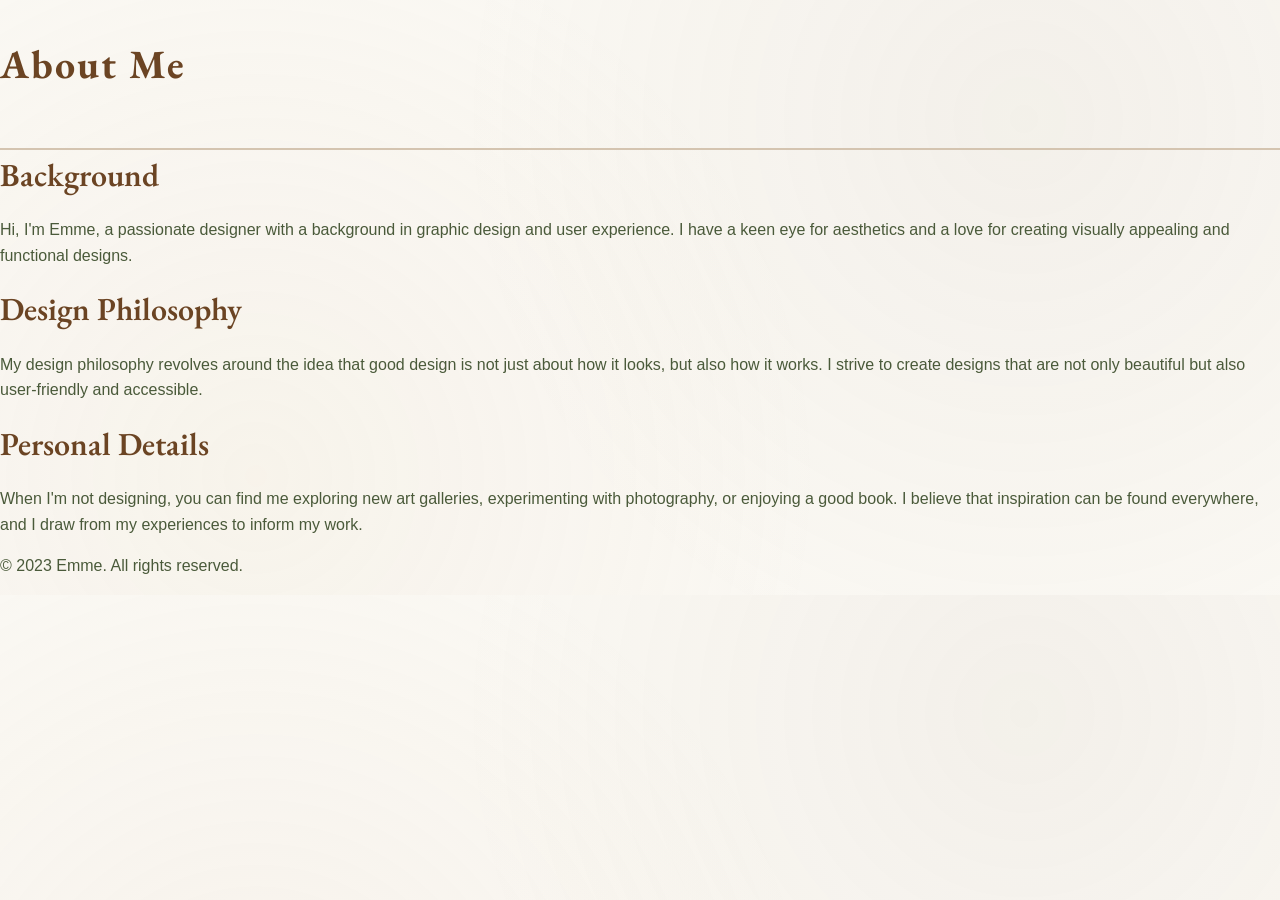
==== about.html @ 27a03e3b "Initial commit of Emme's portfolio website, including HTML, CSS, and JavaScript files, along with RE" ====
<!DOCTYPE html>
<html lang="en">
<head>
    <meta charset="UTF-8">
    <meta name="viewport" content="width=device-width, initial-scale=1.0">
    <title>About Emme</title>
    <link rel="stylesheet" href="css/reset.css">
    <link rel="stylesheet" href="css/typography.css">
    <link rel="stylesheet" href="css/layout.css">
    <link rel="stylesheet" href="css/styles.css">
</head>
<body>
    <header>
        <h1>About Me</h1>
    </header>
    <main>
        <section>
            <h2>Background</h2>
            <p>Hi, I'm Emme, a passionate designer with a background in graphic design and user experience. I have a keen eye for aesthetics and a love for creating visually appealing and functional designs.</p>
        </section>
        <section>
            <h2>Design Philosophy</h2>
            <p>My design philosophy revolves around the idea that good design is not just about how it looks, but also how it works. I strive to create designs that are not only beautiful but also user-friendly and accessible.</p>
        </section>
        <section>
            <h2>Personal Details</h2>
            <p>When I'm not designing, you can find me exploring new art galleries, experimenting with photography, or enjoying a good book. I believe that inspiration can be found everywhere, and I draw from my experiences to inform my work.</p>
        </section>
    </main>
    <footer>
        <p>© 2023 Emme. All rights reserved.</p>
    </footer>
    <script src="js/main.js"></script>
</body>
</html>
---- css/typography.css ----
@import url('https://fonts.googleapis.com/css2?family=EB+Garamond:wght@400;600;700&display=swap');

body {
    font-family: 'EB Garamond', serif;
    line-height: 1.8;
    color: #4a5a3a;
    background-color: #faf8f3;
}

h1, h2, h3, h4, h5, h6 {
    font-family: 'EB Garamond', serif;
    margin: 0;
    padding: 0;
    color: #6b4423;
}

h1 {
    font-size: 2.5em;
    margin-bottom: 0.5em;
    font-weight: 700;
    letter-spacing: 0.05em;
}

h2 {
    font-size: 2em;
    margin-bottom: 0.5em;
    font-weight: 600;
}

h3 {
    font-size: 1.75em;
    margin-bottom: 0.5em;
    font-weight: 600;
}

p {
    font-size: 1em;
    margin-bottom: 1em;
}

a {
    color: #8b6f47;
    text-decoration: none;
    transition: color 0.3s ease;
}

a:hover {
    color: #c9a876;
    text-decoration: underline;
}

ul {
    list-style-type: none;
    padding: 0;
}

li {
    margin-bottom: 0.5em;
}
---- css/layout.css ----
html
/* Layout styles for Emme's portfolio website */

body {
    margin: 0;
    font-family: 'Arial', sans-serif;
    line-height: 1.6;
}

.container {
    width: 90%;
    max-width: 1200px;
    margin: 0 auto;
}

.header, .footer {
    background-color: #f8f8f8;
    padding: 20px 0;
    text-align: center;
}

.header h1 {
    font-size: 2.5em;
    margin: 0;
}

.nav {
    display: flex;
    justify-content: center;
    list-style: none;
    padding: 0;
}

.nav li {
    margin: 0 15px;
}

.nav a {
    text-decoration: none;
    color: #333;
    font-weight: bold;
}

.main-content {
    display: flex;
    flex-direction: column;
    align-items: center;
    padding: 20px 0;
}

.portfolio-item {
    margin: 20px 0;
    text-align: center;
}

.portfolio-item img {
    max-width: 100%;
    height: auto;
}

.contact-form {
    display: flex;
    flex-direction: column;
    max-width: 400px;
    margin: 20px auto;
}

.contact-form input, .contact-form textarea {
    margin: 10px 0;
    padding: 10px;
    border: 1px solid #ccc;
    border-radius: 5px;
}

.contact-form button {
    padding: 10px;
    background-color: #333;
    color: #fff;
    border: none;
    border-radius: 5px;
    cursor: pointer;
}

.contact-form button:hover {
    background-color: #555;
}

@media (min-width: 768px) {
    .main-content {
        flex-direction: row;
        flex-wrap: wrap;
        justify-content: space-between;
    }

    .portfolio-item {
        width: calc(33.333% - 40px);
        margin: 20px;
    }
}
---- css/styles.css ----
body {
    background-color: #faf8f3;
    background-image: 
        radial-gradient(circle at 20% 80%, rgba(226, 198, 163, 0.1) 0%, transparent 50%),
        radial-gradient(circle at 80% 20%, rgba(168, 149, 123, 0.08) 0%, transparent 50%);
}

header {
    border-bottom: 2px solid #d4c4b0;
    padding: 2em 0;
}

nav a {
    margin-right: 2em;
    font-size: 1.1em;
}

.garden-accent {
    color: #9b7653;
    font-style: italic;
}
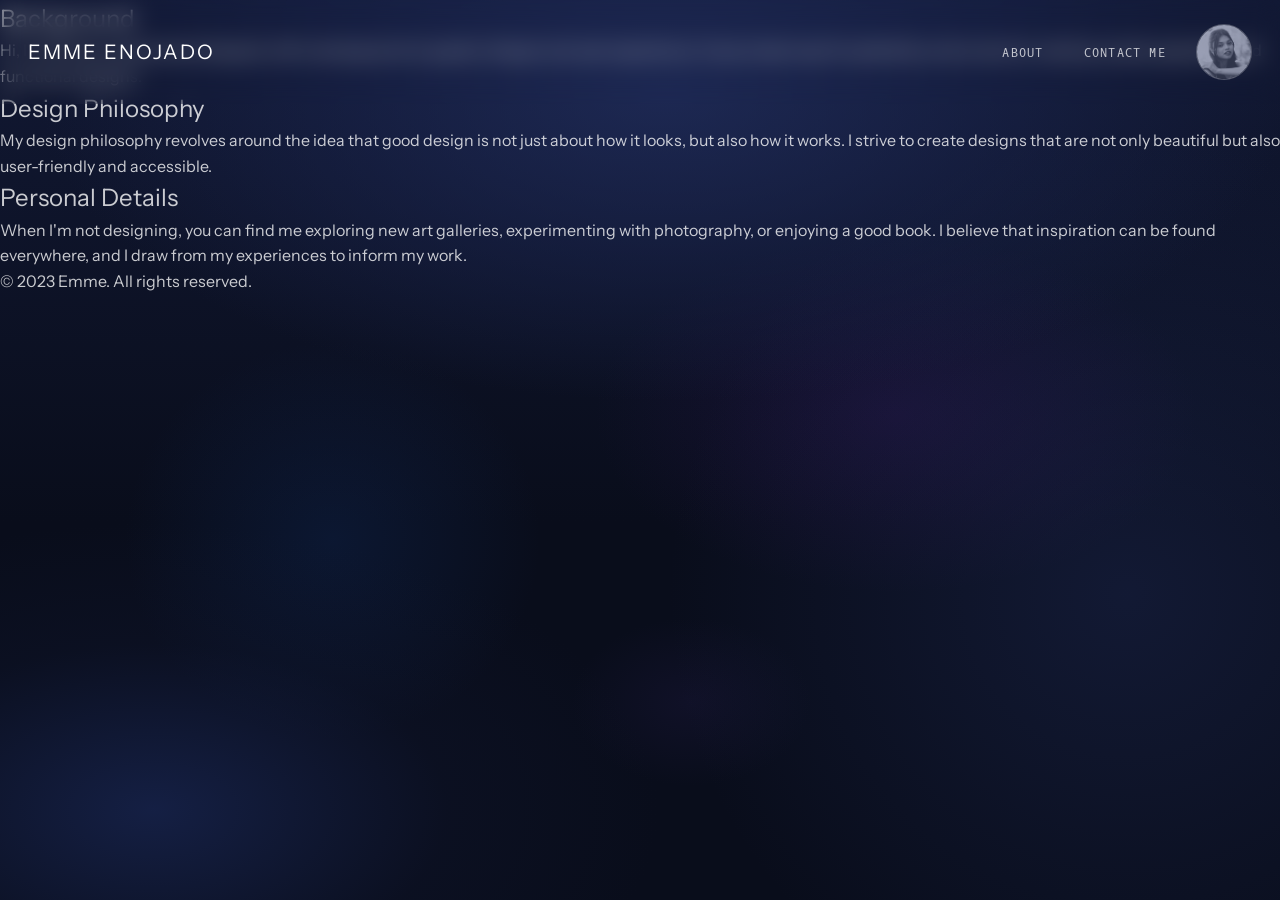
==== commit f4c7bcdf: "Added layered radial gradients and a film-grain noise overlay for a galaxy-like background depth. In" ====
--- a/about.html
+++ b/about.html
@@ -11,7 +11,16 @@
 </head>
 <body>
     <header>
-        <h1>About Me</h1>
+      <h1><a href="index.html">Emme Enojado</a></h1>
+      <div class="header-right">
+        <nav aria-label="Main navigation">
+          <ul>
+            <li><a href="about.html">About</a></li>
+            <li><a href="mailto:emme.enojado@slalom.com">Contact Me</a></li>
+          </ul>
+        </nav>
+        <img src="assets/profile.jpg" alt="Emme Enojado" class="profile-pic" />
+      </div>
     </header>
     <main>
         <section>
--- a/css/typography.css
+++ b/css/typography.css
@@ -1,59 +1,105 @@
-@import url('https://fonts.googleapis.com/css2?family=EB+Garamond:wght@400;600;700&display=swap');
+@import url('https://fonts.googleapis.com/css2?family=Instrument+Sans:wght@400;500&family=Oxygen+Mono&display=swap');
+
+:root {
+  --font-main: "Instrument Sans", sans-serif;
+  --font-accent: "Oxygen Mono", monospace;
+}
 
 body {
-    font-family: 'EB Garamond', serif;
-    line-height: 1.8;
-    color: #4a5a3a;
-    background-color: #faf8f3;
+  font-family: var(--font-main);
+  font-size: 16px;
+  line-height: 1.8;
 }
 
-h1, h2, h3, h4, h5, h6 {
-    font-family: 'EB Garamond', serif;
-    margin: 0;
-    padding: 0;
-    color: #6b4423;
-}
-
-h1 {
-    font-size: 2.5em;
-    margin-bottom: 0.5em;
-    font-weight: 700;
-    letter-spacing: 0.05em;
-}
-
-h2 {
-    font-size: 2em;
-    margin-bottom: 0.5em;
-    font-weight: 600;
-}
-
-h3 {
-    font-size: 1.75em;
-    margin-bottom: 0.5em;
-    font-weight: 600;
+h1,
+h2,
+h3,
+h4,
+h5,
+h6 {
+  font-family: var(--font-main);
+  font-weight: 400;
+  margin: 0;
 }
 
 p {
-    font-size: 1em;
-    margin-bottom: 1em;
+  font-family: var(--font-main);
+  margin: 0 0 1em;
 }
 
 a {
-    color: #8b6f47;
-    text-decoration: none;
-    transition: color 0.3s ease;
+  font-family: var(--font-main);
+  text-decoration: none;
+  transition: color 0.3s ease;
 }
 
-a:hover {
-    color: #c9a876;
-    text-decoration: underline;
+header h1,
+.node-label-title,
+.node-card .name,
+.node-card .desc,
+.modal-title,
+.modal-desc,
+.modal-tag {
+  font-family: var(--font-main);
+  font-weight: 400;
 }
 
-ul {
-    list-style-type: none;
-    padding: 0;
+.nav,
+.node-label-tags,
+.node-card .tag-pill,
+.modal-tag,
+.weather-title {
+  font-family: var(--font-accent);
+  text-transform: uppercase;
 }
 
-li {
-    margin-bottom: 0.5em;
+.node-label-title {
+  font-size: 16px;
+  line-height: 1.2;
+}
+
+.node-label-tags {
+  font-size: 12px;
+  line-height: 1.2;
+  letter-spacing: 0.08em;
+}
+
+.node-card .name {
+  font-size: 24px;
+  line-height: 1.2;
+}
+
+.node-card .desc {
+  font-size: 16px;
+  line-height: 1.2;
+}
+
+.node-card .tag-pill {
+  font-size: 12px;
+  line-height: 1;
+  letter-spacing: 0.18em;
+}
+
+.modal-title {
+  font-size: 24px;
+  line-height: 1.2;
+}
+
+.modal-desc {
+  font-size: 16px;
+  line-height: 1.2;
+}
+
+.modal-tag {
+  font-size: 12px;
+  line-height: 1;
+  letter-spacing: 0.18em;
+}
+
+/* prevent global <p> margin from adding extra gaps inside cards */
+.node-card .name,
+.node-card .desc,
+.node-card .tag-pill,
+.modal-tag {
+  margin: 0;
 }
--- a/css/layout.css
+++ b/css/layout.css
@@ -1,4 +1,3 @@
-html
 /* Layout styles for Emme's portfolio website */
 
 body {
@@ -56,6 +55,58 @@
 .portfolio-item img {
     max-width: 100%;
     height: auto;
+}
+
+.portfolio-item .cap {
+    position: absolute;
+    inset: 0;
+    display: flex;
+    flex-direction: column;
+    justify-content: flex-end;
+    padding: 24px;
+    box-sizing: border-box;
+    color: #fff;
+    text-align: left;
+    background: linear-gradient(to top, rgba(0, 0, 0, 0.78), transparent 65%);
+    opacity: 0;
+    transform: translateY(4px);
+    pointer-events: none;
+    transition: opacity 0.25s ease, transform 0.25s ease;
+}
+
+.portfolio-item .bn,
+.portfolio-item .bi {
+    opacity: 0;
+    transition: opacity 0.25s ease;
+    transition-delay: 0.15s;
+}
+
+.portfolio-item .bn {
+    font-size: 1.25rem;
+    font-weight: 700;
+}
+
+.portfolio-item .bi {
+    margin-top: 4px;
+    font-size: 0.9rem;
+}
+
+.portfolio-item:hover .cap,
+.portfolio-item:focus-within .cap {
+    opacity: 1;
+    transform: translateY(0);
+}
+
+.portfolio-item:hover .bn,
+.portfolio-item:hover .bi,
+.portfolio-item:focus-within .bn,
+.portfolio-item:focus-within .bi {
+    opacity: 1;
+}
+
+.portfolio-item:hover img,
+.portfolio-item:focus-within img {
+    transform: scale(1.04);
 }
 
 .contact-form {
@@ -96,4 +147,270 @@
         width: calc(33.333% - 40px);
         margin: 20px;
     }
+}
+
+/* Top header layout */
+header,
+.header {
+    display: flex;
+    align-items: center;
+    justify-content: space-between;
+    padding: 20px 5%;
+}
+
+/* Push nav to top-right */
+header nav,
+.header nav {
+    margin-left: auto;
+}
+
+/* Horizontal nav links with 16px spacing */
+header nav ul,
+.header nav ul,
+.nav {
+    display: flex;
+    justify-content: flex-end;
+    align-items: center;
+    gap: 16px;
+    list-style: none;
+    margin: 0;
+    padding: 0;
+}
+
+header nav li,
+.header nav li,
+.nav li {
+    margin: 0; /* override old 15px margin */
+}
+
+/* Header/nav layout: top row, nav pushed to top-right */
+header,
+.header {
+  display: flex;
+  align-items: flex-start;
+  justify-content: space-between;
+  width: 100%;
+  padding: 16px 24px;
+}
+
+/* Put nav on the right */
+header nav,
+.header nav {
+  margin-left: auto;
+}
+
+/* Horizontal links with exactly 16px spacing */
+header nav ul,
+.header nav ul {
+  display: flex;
+  flex-direction: row;
+  gap: 16px;
+  list-style: none;
+  margin: 0;
+  padding: 0;
+}
+
+header nav li,
+.header nav li {
+  margin: 0;
+}
+
+/* Page layout */
+html,
+body {
+  margin: 0;
+  padding: 0;
+}
+
+body {
+  min-height: 100vh;
+  overflow: hidden;
+}
+
+header {
+  position: fixed;
+  top: 0;
+  left: 0;
+  right: 0;
+  z-index: 20;
+  display: flex;
+  align-items: center;
+  justify-content: space-between;
+  padding: 24px 28px;
+}
+
+header nav ul {
+  margin: 0;
+  padding: 0;
+  list-style: none;
+  display: flex;
+  gap: 16px;
+}
+
+main#projectCanvas {
+  position: relative;
+  width: 100vw;
+  height: 100vh;
+  padding-top: 74px;
+  isolation: isolate;
+}
+
+/* Node positioning */
+.node {
+  position: absolute;
+  left: var(--x);
+  top: var(--y);
+  transform: translate(-50%, -50%);
+  z-index: 2;
+}
+
+.node-label {
+  position: absolute;
+  left: 50%;
+  bottom: 24px;
+  transform: translateX(-50%);
+  text-align: center;
+  pointer-events: none;
+  white-space: nowrap;
+  z-index: 1;
+  opacity: 1;
+  transition: opacity 220ms ease, transform 220ms ease;
+}
+
+.node-btn {
+  position: relative;
+  width: 16px;
+  height: 16px;
+  border-radius: 999px;
+  cursor: pointer;
+  transition: transform 180ms ease, box-shadow 180ms ease;
+}
+
+.node-card {
+  position: absolute;
+  left: 50%;
+  bottom: calc(100% + 8px);
+  transform: translateX(-50%) translateY(8px);
+  width: 500px;
+  height: 400px;
+  overflow: hidden;
+  opacity: 0;
+  pointer-events: none;
+  transition: opacity 220ms ease, transform 220ms ease;
+  white-space: normal;
+}
+
+.node:hover .node-card,
+.node:focus-within .node-card {
+  opacity: 1;
+  transform: translateX(-50%) translateY(0);
+}
+
+.node:hover .node-label,
+.node:focus-within .node-label {
+  opacity: 0;
+  transform: translateX(-50%) translateY(-6px);
+}
+
+/* Card internals */
+.node-card-media {
+  width: 100%;
+  height: 269px;
+}
+
+.node-card-content {
+  padding: 24px;          /* main inner padding */
+}
+
+.node-card-header {
+  display: flex;
+  align-items: center;
+  justify-content: space-between;
+  gap: 12px;              /* space between title and tag */
+  margin-bottom: 16px;    /* space above description */
+}
+
+.weather-card {
+  position: fixed;
+  right: 16px;
+  bottom: 16px;
+  z-index: 25;
+  width: 180px;
+  padding: 12px;
+}
+
+#weatherStatus {
+  margin: 0;
+}
+
+.modal {
+  position: fixed;
+  inset: 0;
+  z-index: 30;
+  display: grid;
+  place-items: center;
+  opacity: 0;
+  pointer-events: none;
+  transition: opacity 180ms ease;
+}
+
+.modal.open {
+  opacity: 1;
+  pointer-events: auto;
+}
+
+.modal-panel {
+  width: min(560px, calc(100vw - 28px));
+  padding: 24px; /* match node-card content padding */
+}
+
+.modal-top {
+  display: flex;
+  justify-content: space-between;
+  align-items: flex-start;
+  gap: 12px;
+  margin-bottom: 16px; /* title/tag block to description gap */
+}
+
+/* make modal title + tag sit on one line like node-card header */
+.modal-top > div {
+  display: flex;
+  align-items: center;
+  gap: 12px; /* space between title and tag */
+}
+
+/* Portfolio caption overlay */
+.portfolio-item {
+  position: relative;
+  overflow: hidden;
+}
+
+.portfolio-item img {
+  display: block;
+  width: 100%;
+  transition: transform 0.5s cubic-bezier(.16, 1, .3, 1);
+}
+
+.connection-layer {
+  position: absolute;
+  inset: 0;
+  z-index: 1;
+  width: 100%;
+  height: 100%;
+  overflow: visible;
+  pointer-events: none;
+}
+
+.connection-line {
+  fill: none;
+  stroke: currentColor;
+  stroke-width: 1.5;
+  stroke-dasharray: 4 4;
+  animation: connection-dash-flow 1s linear infinite;
+}
+
+@keyframes connection-dash-flow {
+  to {
+    stroke-dashoffset: -8;
+  }
 }
--- a/css/styles.css
+++ b/css/styles.css
@@ -1,21 +1,577 @@
+@import url("layout.css");
+
+/* =========================
+   Reset
+========================= */
+* {
+  margin: 0;
+  padding: 0;
+  box-sizing: border-box;
+}
+
+html,
 body {
-    background-color: #faf8f3;
-    background-image: 
-        radial-gradient(circle at 20% 80%, rgba(226, 198, 163, 0.1) 0%, transparent 50%),
-        radial-gradient(circle at 80% 20%, rgba(168, 149, 123, 0.08) 0%, transparent 50%);
-}
-
+  margin: 0;
+  padding: 0;
+}
+
+img,
+video {
+  display: block;
+  max-width: 100%;
+}
+
+/* =========================
+   Theme + Typography
+========================= */
+:root {
+  --bg-1: #121935; /* lighter midnight navy */
+  --bg-2: #090d1b; /* dark midnight navy */
+  --bg-3: #090d1b; /* dark midnight navy */
+  --line: rgba(255, 255, 255, 0.18);
+  --mist: rgba(255, 255, 255, 0.78);
+  --card: rgba(255, 255, 255, 0.1);
+  --card-strong: rgba(255, 255, 255, 0.16);
+
+  --font-main: "Instrument Sans", sans-serif;
+  --font-accent: "Oxygen Mono", monospace;
+}
+
+body {
+  min-height: 100vh;
+  overflow: hidden;
+  color: var(--mist);
+  font-family: var(--font-main);
+  line-height: 1.6;
+  background:
+    radial-gradient(
+      ellipse 68% 48% at 52% 10%,
+      rgba(34, 47, 96, 0.72) 0%,
+      rgba(28, 39, 83, 0.46) 38%,
+      transparent 72%
+    ),
+    radial-gradient(
+      ellipse 52% 42% at 12% 90%,
+      rgba(31, 48, 105, 0.52) 0%,
+      rgba(18, 25, 53, 0.24) 44%,
+      transparent 76%
+    ),
+    radial-gradient(
+      circle at 88% 66%,
+      rgba(42, 57, 116, 0.28) 0%,
+      transparent 36%
+    ),
+    radial-gradient(
+      ellipse 38% 32% at 70% 46%,
+      rgba(62, 24, 108, 0.26) 0%,
+      transparent 62%
+    ),
+    radial-gradient(
+      ellipse 28% 38% at 26% 60%,
+      rgba(18, 50, 108, 0.28) 0%,
+      transparent 58%
+    ),
+    radial-gradient(
+      ellipse 18% 18% at 54% 78%,
+      rgba(46, 34, 92, 0.20) 0%,
+      transparent 52%
+    ),
+    linear-gradient(180deg, var(--bg-1) 0%, var(--bg-2) 58%, var(--bg-3) 100%);
+}
+
+h1, h2, h3, h4, h5, h6,
+p {
+  margin: 0;
+  font-weight: 400;
+  font-family: var(--font-main);
+}
+
+a {
+  color: inherit;
+  text-decoration: none;
+  transition: color 0.3s ease;
+}
+
+/* SVG fractal-noise tile inside the canvas stacking context so it can't overlay UI chrome */
+main#projectCanvas::before {
+  content: '';
+  position: absolute;
+  inset: 0;
+  z-index: 0;
+  pointer-events: none;
+  opacity: 0.18;
+  background-image: url("data:image/svg+xml;charset=utf-8,%3Csvg xmlns='http://www.w3.org/2000/svg' width='200' height='200'%3E%3Cfilter id='n'%3E%3CfeTurbulence type='fractalNoise' baseFrequency='0.75' numOctaves='4' stitchTiles='stitch'/%3E%3CfeColorMatrix type='saturate' values='0'/%3E%3C/filter%3E%3Crect width='200' height='200' filter='url(%23n)'/%3E%3C/svg%3E");
+  background-size: 200px 200px;
+  background-repeat: repeat;
+}
+
+/* =========================
+   Header
+========================= */
 header {
-    border-bottom: 2px solid #d4c4b0;
-    padding: 2em 0;
-}
-
-nav a {
-    margin-right: 2em;
-    font-size: 1.1em;
-}
-
-.garden-accent {
-    color: #9b7653;
-    font-style: italic;
+  position: fixed;
+  top: 0;
+  left: 0;
+  right: 0;
+  z-index: 20;
+  display: flex;
+  align-items: center;
+  justify-content: space-between;
+  padding: 24px 28px;
+  backdrop-filter: blur(12px);
+}
+
+header h1 {
+  color: #fff;
+  font-family: var(--font-accent);
+  font-size: 1.25rem;
+  font-weight: 400;
+  letter-spacing: 0.1em;
+  text-transform: uppercase;
+}
+
+header h1 a {
+  color: inherit;
+  text-decoration: none;
+}
+
+.header-right {
+  display: flex;
+  align-items: center;
+  gap: 20px;
+}
+
+header nav ul {
+  list-style: none;
+  display: flex;
+  gap: 20px;
+}
+
+header nav a {
+  position: relative;
+  padding: 0 10px;
+  font-family: var(--font-accent);
+  font-size: 0.78rem;
+  text-transform: uppercase;
+  letter-spacing: 0.1em;
+  color: rgba(255, 255, 255, 0.72);
+  transition: color 280ms ease;
+}
+
+header nav a::before,
+header nav a::after {
+  position: absolute;
+  top: 50%;
+  font-family: var(--font-accent);
+  font-size: 0.78rem;
+  color: rgba(255, 255, 255, 0.9);
+  opacity: 0;
+  filter: blur(4px) brightness(2);
+  transition: opacity 280ms ease, filter 280ms ease, transform 280ms ease;
+  pointer-events: none;
+}
+
+header nav a::before {
+  content: '[';
+  left: 0;
+  transform: translateY(-50%) translateX(4px);
+}
+
+header nav a::after {
+  content: ']';
+  right: 0;
+  transform: translateY(-50%) translateX(-4px);
+}
+
+header nav a:hover {
+  color: #fff;
+}
+
+header nav a:hover::before {
+  opacity: 1;
+  filter: blur(0) brightness(1);
+  transform: translateY(-50%) translateX(0);
+}
+
+header nav a:hover::after {
+  opacity: 1;
+  filter: blur(0) brightness(1);
+  transform: translateY(-50%) translateX(0);
+}
+
+.profile-pic {
+  width: 56px;
+  height: 56px;
+  border-radius: 50%;
+  object-fit: cover;
+  border: 1px solid rgba(255, 255, 255, 0.25);
+  flex-shrink: 0;
+}
+
+/* =========================
+   Canvas + Nodes
+========================= */
+main#projectCanvas {
+  position: relative;
+  width: 100vw;
+  height: 100vh;
+  padding-top: 74px;
+  isolation: isolate;
+}
+
+.node {
+  position: absolute;
+  left: var(--x);
+  top: var(--y);
+  transform: translate(-50%, -50%);
+  z-index: 2;
+}
+
+.node-label {
+  position: absolute;
+  left: 50%;
+  bottom: 24px;
+  transform: translateX(-50%) translateY(0);
+  text-align: center;
+  pointer-events: none;
+  white-space: nowrap;
+  z-index: 1;
+  opacity: 1;
+  transition: opacity 220ms ease, transform 220ms ease;
+}
+
+.node-label-title {
+  font-family: var(--font-main);
+  font-size: 16px;
+  line-height: 1.2;
+  color: #fff;
+}
+
+.node-label-tags {
+  margin-top: 3px;
+  font-family: var(--font-accent);
+  font-size: 12px;
+  line-height: 1.2;
+  letter-spacing: 0.08em;
+  text-transform: uppercase;
+  color: rgba(255, 255, 255, 0.78);
+}
+
+.node-btn {
+  position: relative;
+  width: 16px;
+  height: 16px;
+  border: 1px solid rgba(255, 255, 255, 0.62);
+  border-radius: 999px;
+  background: rgba(255, 255, 255, 0.2);
+  cursor: pointer;
+  touch-action: none;
+  transition: transform 180ms ease, box-shadow 180ms ease, background 180ms ease;
+}
+
+.node-btn:hover,
+.node-btn:focus-visible {
+  transform: scale(1.12);
+  background: rgba(255, 255, 255, 0.34);
+  box-shadow: 0 0 0 6px rgba(255, 255, 255, 0.12);
+  outline: none;
+}
+
+.node:hover .node-btn,
+.node:focus-within .node-btn {
+  /* delay matches transition duration so animation picks up where the transition left off */
+  animation: star-pulse 2s ease-in-out 180ms infinite;
+  outline: none;
+}
+
+/* Hover card — portalled to body so position: fixed escapes overflow: hidden */
+.node-card {
+  position: fixed;
+  z-index: 15;
+  transform: translateY(8px);
+  width: 500px;
+  border: 1px solid var(--line);
+  border-radius: 16px;
+  background: rgba(9, 13, 30, 0.88);
+  backdrop-filter: blur(16px);
+  overflow: hidden;
+  opacity: 0;
+  pointer-events: none;
+  transition: opacity 220ms ease, transform 220ms ease;
+  white-space: normal;
+  box-shadow: 0 16px 40px rgba(0, 0, 0, 0.38);
+}
+
+.node-card-media {
+  width: 100%;
+  height: 269px;
+  background: linear-gradient(180deg, #121a36 0%, #121a33 100%);
+  background-size: cover;
+  background-position: center;
+}
+
+.node-card-content {
+  padding: 24px;
+  background: rgba(6, 9, 22, 0.52);
+}
+
+.node-card-header {
+  display: flex;
+  align-items: center;
+  justify-content: space-between;
+  gap: 12px;
+  margin-bottom: 16px;
+}
+
+.node-card .name {
+  margin: 0;
+  font-family: var(--font-main);
+  font-size: 20px;
+  font-weight: 400;
+  line-height: 1.2;
+  color: #fff;
+}
+
+.node-card .desc {
+  margin: 0;
+  font-family: var(--font-main);
+  font-size: 16px;
+  font-weight: 400;
+  line-height: 1.2;
+  color: rgba(255, 255, 255, 0.92);
+}
+
+.node-card .tag-pill {
+  margin: 0;
+  display: inline-block;
+  padding: 8px 12px;
+  border: 1px solid var(--line);
+  border-radius: 16px;
+  background: transparent;
+  white-space: nowrap;
+
+  font-family: var(--font-accent);
+  font-size: 12px;
+  font-weight: 400;
+  line-height: 1;
+  letter-spacing: 0.08em;
+  text-transform: uppercase;
+  color: rgba(255, 255, 255, 0.95);
+}
+
+.node-card.node-card--visible {
+  opacity: 1;
+  transform: translateY(0);
+}
+
+/* Entrance slides up from below when card is above the node */
+.node-card.node-card--below {
+  transform: translateY(-8px);
+}
+
+.node-card.node-card--below.node-card--visible {
+  transform: translateY(0);
+}
+
+.node:hover .node-label,
+.node:focus-within .node-label {
+  opacity: 0;
+  transform: translateX(-50%) translateY(-6px);
+}
+
+/* =========================
+   Weather card
+========================= */
+.weather-card {
+  position: fixed;
+  right: 16px;
+  bottom: 16px;
+  z-index: 25;
+  width: 220px;
+  padding: 10px 12px;
+  border: 1px solid var(--line);
+  border-radius: 16px;
+  background: var(--card);
+  backdrop-filter: blur(12px);
+  box-shadow: 0 14px 34px rgba(0, 0, 0, 0.28);
+}
+
+.weather-title {
+  margin: 0 0 6px;
+  white-space: nowrap;
+  font-family: var(--font-accent);
+  font-size: 12px;
+  line-height: 1.1;
+  letter-spacing: 0.08em;
+  text-transform: uppercase;
+  color: rgba(255, 255, 255, 0.78);
+}
+
+#weatherStatus {
+  margin: 0;
+  line-height: 1.2;
+  font-size: 0.88rem;
+  color: rgba(255, 255, 255, 0.84);
+}
+
+.weather-emoji { font-size: 1.2rem; }
+.weather-temp { font-size: 1.2rem; color: #fff; display: inline; }
+.weather-desc,
+.weather-meta {
+  font-size: 0.82rem;
+  color: rgba(255, 255, 255, 0.76);
+}
+
+/* =========================
+   Modal
+========================= */
+.modal {
+  position: fixed;
+  inset: 0;
+  z-index: 30;
+  display: grid;
+  place-items: center;
+  background: rgba(0, 0, 0, 0.46);
+  opacity: 0;
+  pointer-events: none;
+  transition: opacity 180ms ease;
+}
+
+.modal.open {
+  opacity: 1;
+  pointer-events: auto;
+}
+
+.modal-panel {
+  width: min(560px, calc(100vw - 28px));
+  border: 1px solid var(--line);
+  border-radius: 18px;
+  background: rgba(11, 29, 42, 0.94);
+  backdrop-filter: blur(10px);
+  padding: 24px;
+}
+
+.modal-top {
+  display: flex;
+  justify-content: space-between;
+  align-items: flex-start;
+  gap: 12px;
+  margin-bottom: 16px;
+}
+
+.modal-title {
+  margin: 0;
+  font-family: var(--font-main);
+  font-size: 24px;
+  font-weight: 400;
+  line-height: 1.2;
+  color: #fff;
+}
+
+.modal-tag {
+  margin: 6px 0 0;
+  display: inline-block;
+  padding: 8px 12px;
+  border: 1px solid rgba(255, 255, 255, 0.5);
+  border-radius: 16px;
+  background: transparent;
+
+  font-family: var(--font-accent);
+  font-size: 12px;
+  font-weight: 400;
+  line-height: 1;
+  letter-spacing: 0.08em;
+  text-transform: uppercase;
+  color: rgba(255, 255, 255, 0.78);
+}
+
+.modal-desc {
+  margin: 0;
+  font-family: var(--font-main);
+  font-size: 16px;
+  font-weight: 400;
+  line-height: 1.2;
+  color: rgba(255, 255, 255, 0.86);
+}
+
+.modal-close {
+  border: 1px solid var(--line);
+  background: transparent;
+  color: #fff;
+  border-radius: 10px;
+  padding: 6px 10px;
+  cursor: pointer;
+  font: inherit;
+}
+
+/* =========================
+   Motion + Responsive
+========================= */
+@keyframes float {
+  0%, 100% { transform: translateY(-2px); }
+  50% { transform: translateY(6px); }
+}
+
+@keyframes star-pulse {
+  0%, 100% {
+    transform: scale(1.12);
+    background: rgba(255, 255, 255, 0.34);
+    box-shadow:
+      0 0 6px 2px rgba(255, 255, 255, 0.30),
+      0 0 0 6px rgba(255, 255, 255, 0.12);
+  }
+  50% {
+    transform: scale(1.32);
+    background: rgba(255, 255, 255, 0.60);
+    box-shadow:
+      0 0 18px 6px rgba(255, 255, 255, 0.55),
+      0 0 0 13px rgba(255, 255, 255, 0.16);
+  }
+}
+
+@media (max-width: 720px) {
+  header {
+    padding: 16px 14px;
+  }
+
+  .header-right {
+    display: none;
+  }
+
+  .weather-card {
+    width: 200px;
+    right: 10px;
+    bottom: 10px;
+  }
+
+  .node-card {
+    width: min(500px, calc(100vw - 32px));
+  }
+}
+
+/* Network connection layer: sits behind .node elements */
+.connection-layer {
+  position: absolute;
+  inset: 0;
+  z-index: 1;
+  width: 100%;
+  height: 100%;
+  overflow: visible;
+  pointer-events: none;
+}
+
+.edge {
+  fill: none;
+  stroke: rgba(255, 255, 255, 0.95);
+  stroke-linecap: round;
+  stroke-width: 3;
+  stroke-dasharray: 1 16;
+  opacity: 0.55;
+  animation: dash-flow 1s linear infinite;
+}
+
+@keyframes dash-flow {
+  to {
+    stroke-dashoffset: -13;
+  }
 }
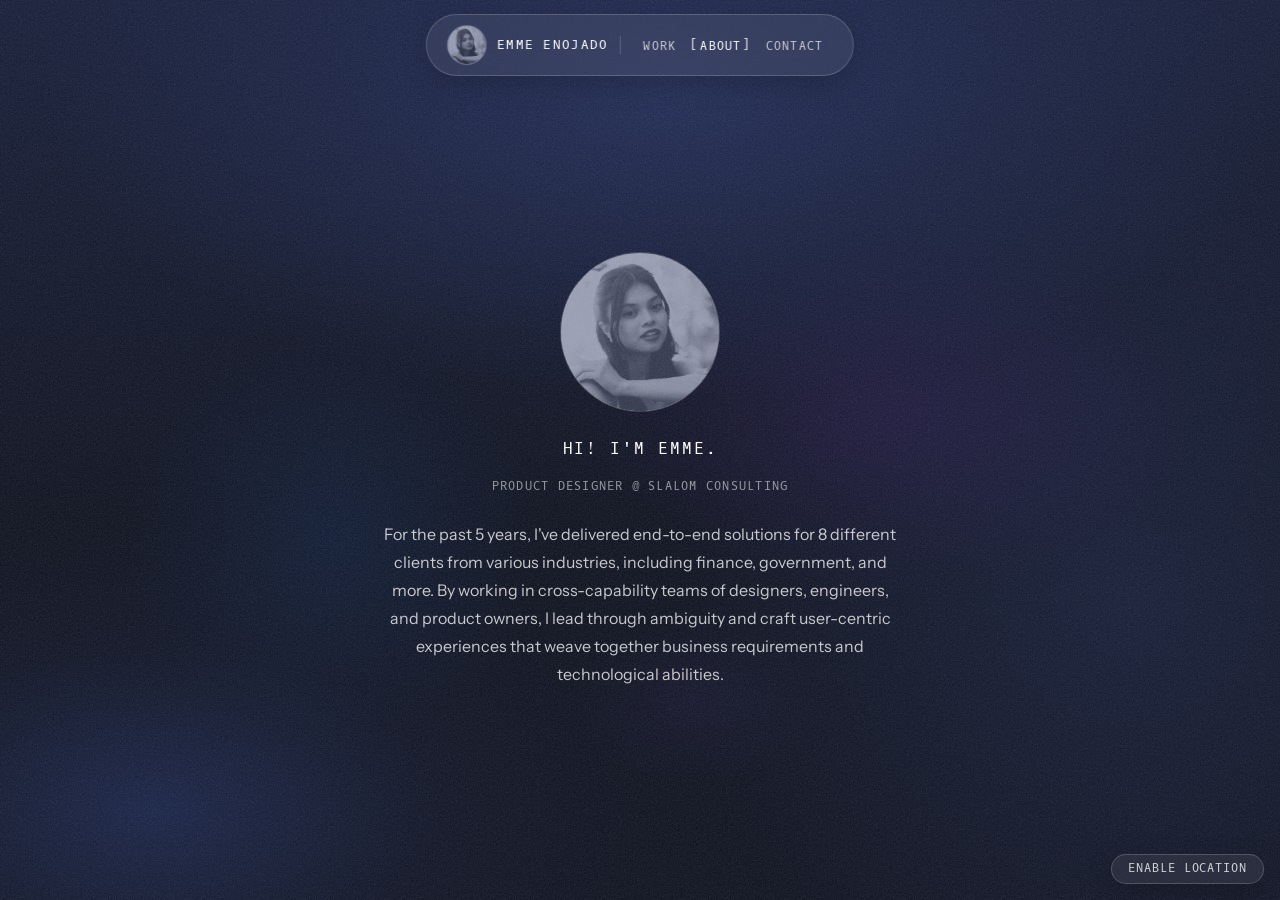
==== commit cbb39f14: "Replaced the split header with a centered glassmorphic nav pill containing the profile photo, name, " ====
--- a/about.html
+++ b/about.html
@@ -1,44 +1,44 @@
 <!DOCTYPE html>
 <html lang="en">
 <head>
-    <meta charset="UTF-8">
-    <meta name="viewport" content="width=device-width, initial-scale=1.0">
-    <title>About Emme</title>
-    <link rel="stylesheet" href="css/reset.css">
-    <link rel="stylesheet" href="css/typography.css">
-    <link rel="stylesheet" href="css/layout.css">
-    <link rel="stylesheet" href="css/styles.css">
+  <meta charset="UTF-8" />
+  <meta name="viewport" content="width=device-width, initial-scale=1.0" />
+  <title>About — Emme Enojado</title>
+  <link rel="preconnect" href="https://fonts.googleapis.com" />
+  <link
+    href="https://fonts.googleapis.com/css2?family=Instrument+Sans:wght@400;500&family=Oxygen+Mono&display=swap"
+    rel="stylesheet"
+  />
+  <link rel="stylesheet" href="css/styles.css" />
 </head>
-<body>
-    <header>
-      <h1><a href="index.html">Emme Enojado</a></h1>
-      <div class="header-right">
-        <nav aria-label="Main navigation">
-          <ul>
-            <li><a href="about.html">About</a></li>
-            <li><a href="mailto:emme.enojado@slalom.com">Contact Me</a></li>
-          </ul>
-        </nav>
+<body class="page-about">
+  <header>
+    <nav class="nav-pill" aria-label="Main navigation">
+      <a href="index.html" class="nav-identity">
         <img src="assets/profile.jpg" alt="Emme Enojado" class="profile-pic" />
-      </div>
-    </header>
-    <main>
-        <section>
-            <h2>Background</h2>
-            <p>Hi, I'm Emme, a passionate designer with a background in graphic design and user experience. I have a keen eye for aesthetics and a love for creating visually appealing and functional designs.</p>
-        </section>
-        <section>
-            <h2>Design Philosophy</h2>
-            <p>My design philosophy revolves around the idea that good design is not just about how it looks, but also how it works. I strive to create designs that are not only beautiful but also user-friendly and accessible.</p>
-        </section>
-        <section>
-            <h2>Personal Details</h2>
-            <p>When I'm not designing, you can find me exploring new art galleries, experimenting with photography, or enjoying a good book. I believe that inspiration can be found everywhere, and I draw from my experiences to inform my work.</p>
-        </section>
-    </main>
-    <footer>
-        <p>© 2023 Emme. All rights reserved.</p>
-    </footer>
-    <script src="js/main.js"></script>
+        <span class="nav-name">Emme Enojado</span>
+      </a>
+      <div class="nav-separator" aria-hidden="true"></div>
+      <ul>
+        <li><a href="index.html">Work</a></li>
+        <li><a href="about.html" aria-current="page">About</a></li>
+        <li><a href="mailto:emme.enojado@slalom.com">Contact</a></li>
+      </ul>
+    </nav>
+  </header>
+  <main class="about-main">
+    <div class="about-hero">
+      <img src="assets/profile.jpg" alt="Emme Enojado" class="about-photo" />
+      <p class="about-greeting">Hi! I'm Emme. </p>
+      <p class="about-tagline">Product Designer @ Slalom Consulting</p>
+      <p class="about-bio">For the past 5 years, I've delivered end-to-end solutions for 8 different clients from various industries, including finance, government, and more. By working in cross-capability teams of designers, engineers, and product owners, I lead through ambiguity and craft user-centric experiences that weave together business requirements and technological abilities.</p>
+    </div>
+  </main>
+
+  <section class="weather-card" id="weatherCard" aria-live="polite">
+    <p id="weatherStatus">Locating…</p>
+  </section>
+
+  <script src="js/weather.js"></script>
 </body>
 </html>
--- a/css/styles.css
+++ b/css/styles.css
@@ -93,7 +93,8 @@
 }
 
 /* SVG fractal-noise tile inside the canvas stacking context so it can't overlay UI chrome */
-main#projectCanvas::before {
+main#projectCanvas::before,
+.about-main::before {
   content: '';
   position: absolute;
   inset: 0;
@@ -106,7 +107,7 @@
 }
 
 /* =========================
-   Header
+   Header / Nav Pill
 ========================= */
 header {
   position: fixed;
@@ -114,40 +115,68 @@
   left: 0;
   right: 0;
   z-index: 20;
+  height: 90px;
+  pointer-events: none;
+}
+
+.nav-pill {
+  position: absolute;
+  top: 50%;
+  left: 50%;
+  transform: translate(-50%, -50%);
   display: flex;
   align-items: center;
-  justify-content: space-between;
-  padding: 24px 28px;
-  backdrop-filter: blur(12px);
-}
-
-header h1 {
-  color: #fff;
-  font-family: var(--font-accent);
-  font-size: 1.25rem;
-  font-weight: 400;
-  letter-spacing: 0.1em;
-  text-transform: uppercase;
-}
-
-header h1 a {
-  color: inherit;
-  text-decoration: none;
-}
-
-.header-right {
+  gap: 12px;
+  padding: 10px 20px;
+  border: 1px solid var(--line);
+  border-radius: 999px;
+  background: rgba(255, 255, 255, 0.07);
+  backdrop-filter: blur(18px);
+  box-shadow: 0 8px 28px rgba(0, 0, 0, 0.18);
+  pointer-events: auto;
+}
+
+.nav-identity {
   display: flex;
   align-items: center;
-  gap: 20px;
-}
-
-header nav ul {
+  gap: 10px;
+  color: #fff;
+  text-decoration: none;
+  flex-shrink: 0;
+}
+
+.profile-pic {
+  width: 40px;
+  height: 40px;
+  border-radius: 50%;
+  object-fit: cover;
+  border: 1px solid rgba(255, 255, 255, 0.25);
+  flex-shrink: 0;
+}
+
+.nav-name {
+  font-family: var(--font-accent);
+  font-size: 0.8rem;
+  font-weight: 400;
+  text-transform: uppercase;
+  letter-spacing: 0.1em;
+  white-space: nowrap;
+}
+
+.nav-separator {
+  width: 1px;
+  height: 18px;
+  background: var(--line);
+  flex-shrink: 0;
+}
+
+.nav-pill ul {
   list-style: none;
   display: flex;
-  gap: 20px;
-}
-
-header nav a {
+  gap: 4px;
+}
+
+.nav-pill ul a {
   position: relative;
   padding: 0 10px;
   font-family: var(--font-accent);
@@ -156,10 +185,11 @@
   letter-spacing: 0.1em;
   color: rgba(255, 255, 255, 0.72);
   transition: color 280ms ease;
-}
-
-header nav a::before,
-header nav a::after {
+  white-space: nowrap;
+}
+
+.nav-pill ul a::before,
+.nav-pill ul a::after {
   position: absolute;
   top: 50%;
   font-family: var(--font-accent);
@@ -171,41 +201,35 @@
   pointer-events: none;
 }
 
-header nav a::before {
+.nav-pill ul a::before {
   content: '[';
   left: 0;
   transform: translateY(-50%) translateX(4px);
 }
 
-header nav a::after {
+.nav-pill ul a::after {
   content: ']';
   right: 0;
   transform: translateY(-50%) translateX(-4px);
 }
 
-header nav a:hover {
+.nav-pill ul a:hover,
+.nav-pill ul a[aria-current="page"] {
   color: #fff;
 }
 
-header nav a:hover::before {
+.nav-pill ul a:hover::before,
+.nav-pill ul a[aria-current="page"]::before {
   opacity: 1;
   filter: blur(0) brightness(1);
   transform: translateY(-50%) translateX(0);
 }
 
-header nav a:hover::after {
+.nav-pill ul a:hover::after,
+.nav-pill ul a[aria-current="page"]::after {
   opacity: 1;
   filter: blur(0) brightness(1);
   transform: translateY(-50%) translateX(0);
-}
-
-.profile-pic {
-  width: 56px;
-  height: 56px;
-  border-radius: 50%;
-  object-fit: cover;
-  border: 1px solid rgba(255, 255, 255, 0.25);
-  flex-shrink: 0;
 }
 
 /* =========================
@@ -215,7 +239,7 @@
   position: relative;
   width: 100vw;
   height: 100vh;
-  padding-top: 74px;
+  padding-top: 90px;
   isolation: isolate;
 }
 
@@ -387,39 +411,25 @@
   right: 16px;
   bottom: 16px;
   z-index: 25;
-  width: 220px;
-  padding: 10px 12px;
+  width: max-content;
+  max-width: calc(100vw - 32px);
+  padding: 8px 16px;
   border: 1px solid var(--line);
-  border-radius: 16px;
-  background: var(--card);
-  backdrop-filter: blur(12px);
-  box-shadow: 0 14px 34px rgba(0, 0, 0, 0.28);
-}
-
-.weather-title {
-  margin: 0 0 6px;
+  border-radius: 999px;
+  background: rgba(255, 255, 255, 0.07);
+  backdrop-filter: blur(18px);
+  box-shadow: 0 8px 28px rgba(0, 0, 0, 0.18);
+}
+
+#weatherStatus {
+  margin: 0;
+  font-family: var(--font-accent);
+  font-size: 0.72rem;
+  letter-spacing: 0.08em;
+  text-transform: uppercase;
+  color: rgba(255, 255, 255, 0.78);
   white-space: nowrap;
-  font-family: var(--font-accent);
-  font-size: 12px;
-  line-height: 1.1;
-  letter-spacing: 0.08em;
-  text-transform: uppercase;
-  color: rgba(255, 255, 255, 0.78);
-}
-
-#weatherStatus {
-  margin: 0;
-  line-height: 1.2;
-  font-size: 0.88rem;
-  color: rgba(255, 255, 255, 0.84);
-}
-
-.weather-emoji { font-size: 1.2rem; }
-.weather-temp { font-size: 1.2rem; color: #fff; display: inline; }
-.weather-desc,
-.weather-meta {
-  font-size: 0.82rem;
-  color: rgba(255, 255, 255, 0.76);
+  line-height: 1;
 }
 
 /* =========================
@@ -529,17 +539,77 @@
   }
 }
 
+/* =========================
+   About page
+========================= */
+body.page-about {
+  overflow-y: auto;
+}
+
+.about-main {
+  position: relative;
+  display: flex;
+  align-items: center;
+  justify-content: center;
+  min-height: 100vh;
+  padding: 100px 24px 60px;
+}
+
+.about-hero {
+  display: flex;
+  flex-direction: column;
+  align-items: center;
+  gap: 16px;
+  max-width: 520px;
+  width: 100%;
+  text-align: center;
+}
+
+.about-photo {
+  width: 160px;
+  height: 160px;
+  border-radius: 50%;
+  object-fit: cover;
+  border: 1px solid var(--line);
+  margin-bottom: 8px;
+}
+
+.about-greeting {
+  font-family: var(--font-accent);
+  font-size: 1rem;
+  text-transform: uppercase;
+  letter-spacing: 0.12em;
+  color: #fff;
+}
+
+.about-tagline {
+  font-family: var(--font-accent);
+  font-size: 0.78rem;
+  text-transform: uppercase;
+  letter-spacing: 0.1em;
+  color: rgba(255, 255, 255, 0.55);
+  line-height: 1.5;
+}
+
+.about-bio {
+  font-family: var(--font-main);
+  font-size: 1rem;
+  line-height: 1.75;
+  color: var(--mist);
+  margin-top: 8px;
+}
+
 @media (max-width: 720px) {
   header {
-    padding: 16px 14px;
+    padding: 12px 16px;
   }
 
-  .header-right {
+  .nav-separator,
+  .nav-pill ul {
     display: none;
   }
 
   .weather-card {
-    width: 200px;
     right: 10px;
     bottom: 10px;
   }
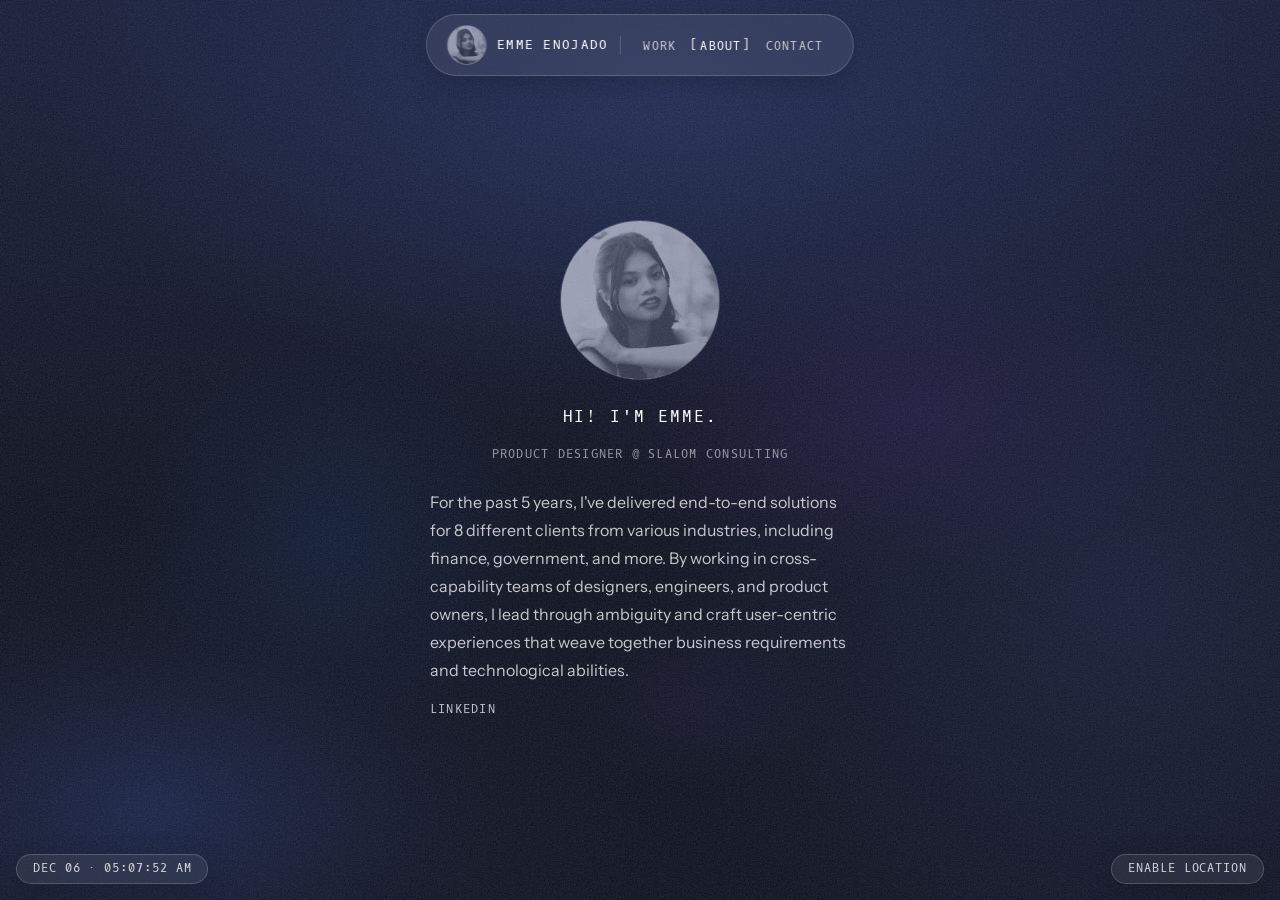
==== commit 2b5ff0fb: "Built a responsive mobile layout swapping the interactive node canvas for a scrollable stacked proje" ====
--- a/about.html
+++ b/about.html
@@ -32,6 +32,7 @@
       <p class="about-greeting">Hi! I'm Emme. </p>
       <p class="about-tagline">Product Designer @ Slalom Consulting</p>
       <p class="about-bio">For the past 5 years, I've delivered end-to-end solutions for 8 different clients from various industries, including finance, government, and more. By working in cross-capability teams of designers, engineers, and product owners, I lead through ambiguity and craft user-centric experiences that weave together business requirements and technological abilities.</p>
+      <a href="https://www.linkedin.com/in/emme-enojado/" class="about-link" target="_blank" rel="noopener noreferrer">LinkedIn</a>
     </div>
   </main>
 
@@ -39,6 +40,10 @@
     <p id="weatherStatus">Locating…</p>
   </section>
 
+  <div class="clock-widget" id="clockWidget" role="timer"></div>
+
+  <script src="js/transitions.js"></script>
   <script src="js/weather.js"></script>
+  <script src="js/clock.js"></script>
 </body>
 </html>
--- a/css/styles.css
+++ b/css/styles.css
@@ -134,6 +134,7 @@
   backdrop-filter: blur(18px);
   box-shadow: 0 8px 28px rgba(0, 0, 0, 0.18);
   pointer-events: auto;
+  transition: background 380ms ease, backdrop-filter 380ms ease, box-shadow 380ms ease;
 }
 
 .nav-identity {
@@ -347,7 +348,8 @@
   margin-bottom: 16px;
 }
 
-.node-card .name {
+.node-card .name,
+.mobile-card .name {
   margin: 0;
   font-family: var(--font-main);
   font-size: 20px;
@@ -356,7 +358,8 @@
   color: #fff;
 }
 
-.node-card .desc {
+.node-card .desc,
+.mobile-card .desc {
   margin: 0;
   font-family: var(--font-main);
   font-size: 16px;
@@ -365,7 +368,8 @@
   color: rgba(255, 255, 255, 0.92);
 }
 
-.node-card .tag-pill {
+.node-card .tag-pill,
+.mobile-card .tag-pill {
   margin: 0;
   display: inline-block;
   padding: 8px 12px;
@@ -419,10 +423,32 @@
   background: rgba(255, 255, 255, 0.07);
   backdrop-filter: blur(18px);
   box-shadow: 0 8px 28px rgba(0, 0, 0, 0.18);
+  transition: background 380ms ease, backdrop-filter 380ms ease, box-shadow 380ms ease;
 }
 
 #weatherStatus {
   margin: 0;
+  font-family: var(--font-accent);
+  font-size: 0.72rem;
+  letter-spacing: 0.08em;
+  text-transform: uppercase;
+  color: rgba(255, 255, 255, 0.78);
+  white-space: nowrap;
+  line-height: 1;
+}
+
+.clock-widget {
+  position: fixed;
+  left: 16px;
+  bottom: 16px;
+  z-index: 25;
+  padding: 8px 16px;
+  border: 1px solid var(--line);
+  border-radius: 999px;
+  background: rgba(255, 255, 255, 0.07);
+  backdrop-filter: blur(18px);
+  box-shadow: 0 8px 28px rgba(0, 0, 0, 0.18);
+  transition: background 380ms ease, backdrop-filter 380ms ease, box-shadow 380ms ease;
   font-family: var(--font-accent);
   font-size: 0.72rem;
   letter-spacing: 0.08em;
@@ -560,7 +586,7 @@
   flex-direction: column;
   align-items: center;
   gap: 16px;
-  max-width: 520px;
+  max-width: 420px;
   width: 100%;
   text-align: center;
 }
@@ -597,25 +623,191 @@
   line-height: 1.75;
   color: var(--mist);
   margin-top: 8px;
+  text-align: left;
+}
+
+.about-link {
+  align-self: flex-start;
+  position: relative;
+  padding: 0;
+  font-family: var(--font-accent);
+  font-size: 0.78rem;
+  text-transform: uppercase;
+  letter-spacing: 0.1em;
+  color: rgba(255, 255, 255, 0.72);
+  transition: color 280ms ease;
+}
+
+.about-link::before,
+.about-link::after {
+  position: absolute;
+  top: 50%;
+  font-family: var(--font-accent);
+  font-size: 0.78rem;
+  color: rgba(255, 255, 255, 0.9);
+  opacity: 0;
+  filter: blur(4px) brightness(2);
+  transition: opacity 280ms ease, filter 280ms ease, transform 280ms ease;
+  pointer-events: none;
+}
+
+.about-link::before {
+  content: '[';
+  left: -10px;
+  transform: translateY(-50%) translateX(-4px);
+}
+
+.about-link::after {
+  content: ']';
+  right: -10px;
+  transform: translateY(-50%) translateX(4px);
+}
+
+.about-link:hover {
+  color: #fff;
+}
+
+.about-link:hover::before {
+  opacity: 1;
+  filter: blur(0) brightness(1);
+  transform: translateY(-50%) translateX(0);
+}
+
+.about-link:hover::after {
+  opacity: 1;
+  filter: blur(0) brightness(1);
+  transform: translateY(-50%) translateX(0);
+}
+
+/* =========================
+   Mobile project stack
+========================= */
+.mobile-stack {
+  display: none;
+  flex-direction: column;
+  gap: 20px;
+  padding: 100px 16px 48px;
+  max-width: 500px;
+  margin: 0 auto;
+  min-height: 100vh;
+}
+
+.mobile-card {
+  border: 1px solid var(--line);
+  border-radius: 16px;
+  background: rgba(9, 13, 30, 0.88);
+  backdrop-filter: blur(16px);
+  overflow: hidden;
+  cursor: pointer;
+  box-shadow: 0 16px 40px rgba(0, 0, 0, 0.38);
+  opacity: 0;
+  transform: translateY(24px);
+  transition: opacity 480ms ease, transform 480ms ease, box-shadow 200ms ease;
+}
+
+.mobile-card--visible {
+  opacity: 1;
+  transform: translateY(0);
+}
+
+.mobile-card .node-card-media {
+  height: auto; /* let the img drive the height so ratio is preserved */
+}
+
+.mobile-card-img {
+  width: 100%;
+  height: auto;
+  display: block;
+}
+
+/* Fast press response overrides the slow entrance transition */
+.mobile-card:active {
+  transform: scale(0.97);
+  box-shadow: 0 8px 20px rgba(0, 0, 0, 0.26);
+  transition: transform 100ms ease, box-shadow 100ms ease;
 }
 
 @media (max-width: 720px) {
   header {
-    padding: 12px 16px;
-  }
-
-  .nav-separator,
+    padding: 10px 16px;
+  }
+
+  body {
+    overflow-y: auto;
+    overflow-x: hidden;
+  }
+
+  main#projectCanvas {
+    display: none;
+  }
+
+  .mobile-stack {
+    display: flex;
+  }
+
+  /* Darken nav + weather when scrolled over lighter card content */
+  .nav-pill.nav-scrolled {
+    background: rgba(8, 12, 28, 0.82);
+    backdrop-filter: blur(22px);
+    box-shadow: 0 8px 28px rgba(0, 0, 0, 0.42);
+  }
+
+  .weather-card.card-scrolled {
+    background: rgba(8, 12, 28, 0.78);
+    backdrop-filter: blur(22px);
+  }
+
+  .clock-widget.card-scrolled {
+    background: rgba(8, 12, 28, 0.78);
+    backdrop-filter: blur(22px);
+  }
+
+  .clock-widget {
+    left: 10px;
+    bottom: 10px;
+  }
+
+  /* Compact pill: hide name, keep pic + separator + nav links */
+  .nav-name {
+    display: none;
+  }
+
+  .nav-pill {
+    gap: 8px;
+    padding: 8px 14px;
+  }
+
   .nav-pill ul {
-    display: none;
-  }
-
+    gap: 2px;
+  }
+
+  .nav-pill ul a {
+    font-size: 0.72rem;
+    padding: 0 7px;
+  }
+
+  /* Stack weather info vertically on narrow screens */
   .weather-card {
     right: 10px;
     bottom: 10px;
+    max-width: calc(100vw - 20px);
+    border-radius: 16px;
+  }
+
+  #weatherStatus {
+    white-space: normal;
+    max-width: 180px;
+    text-align: center;
+    line-height: 1.6;
   }
 
   .node-card {
     width: min(500px, calc(100vw - 32px));
+  }
+
+  .mobile-card .desc {
+    font-size: 14px;
+    line-height: 1.5;
   }
 }
 
@@ -634,14 +826,52 @@
   fill: none;
   stroke: rgba(255, 255, 255, 0.95);
   stroke-linecap: round;
-  stroke-width: 3;
-  stroke-dasharray: 1 16;
+  stroke-width: 2;
+  stroke-dasharray: 0 14;
   opacity: 0.55;
   animation: dash-flow 1s linear infinite;
 }
 
 @keyframes dash-flow {
   to {
-    stroke-dashoffset: -13;
-  }
+    stroke-dashoffset: -14;
+  }
+}
+
+/* =========================
+   Page transitions
+========================= */
+body {
+  animation: page-enter 550ms ease-out both;
+}
+
+body.page-exiting {
+  animation: page-exit 220ms ease-in forwards;
+  pointer-events: none;
+}
+
+/* Shimmer on html so it renders above body and isn't dimmed by body's opacity */
+html::after {
+  content: '';
+  position: fixed;
+  inset: 0;
+  z-index: 99999;
+  background: rgba(160, 200, 255, 0.05);
+  pointer-events: none;
+  animation: page-shimmer 700ms ease-out both;
+}
+
+@keyframes page-enter {
+  from { opacity: 0; }
+  to   { opacity: 1; }
+}
+
+@keyframes page-exit {
+  from { opacity: 1; }
+  to   { opacity: 0; }
+}
+
+@keyframes page-shimmer {
+  0%   { opacity: 1; }
+  100% { opacity: 0; }
 }
